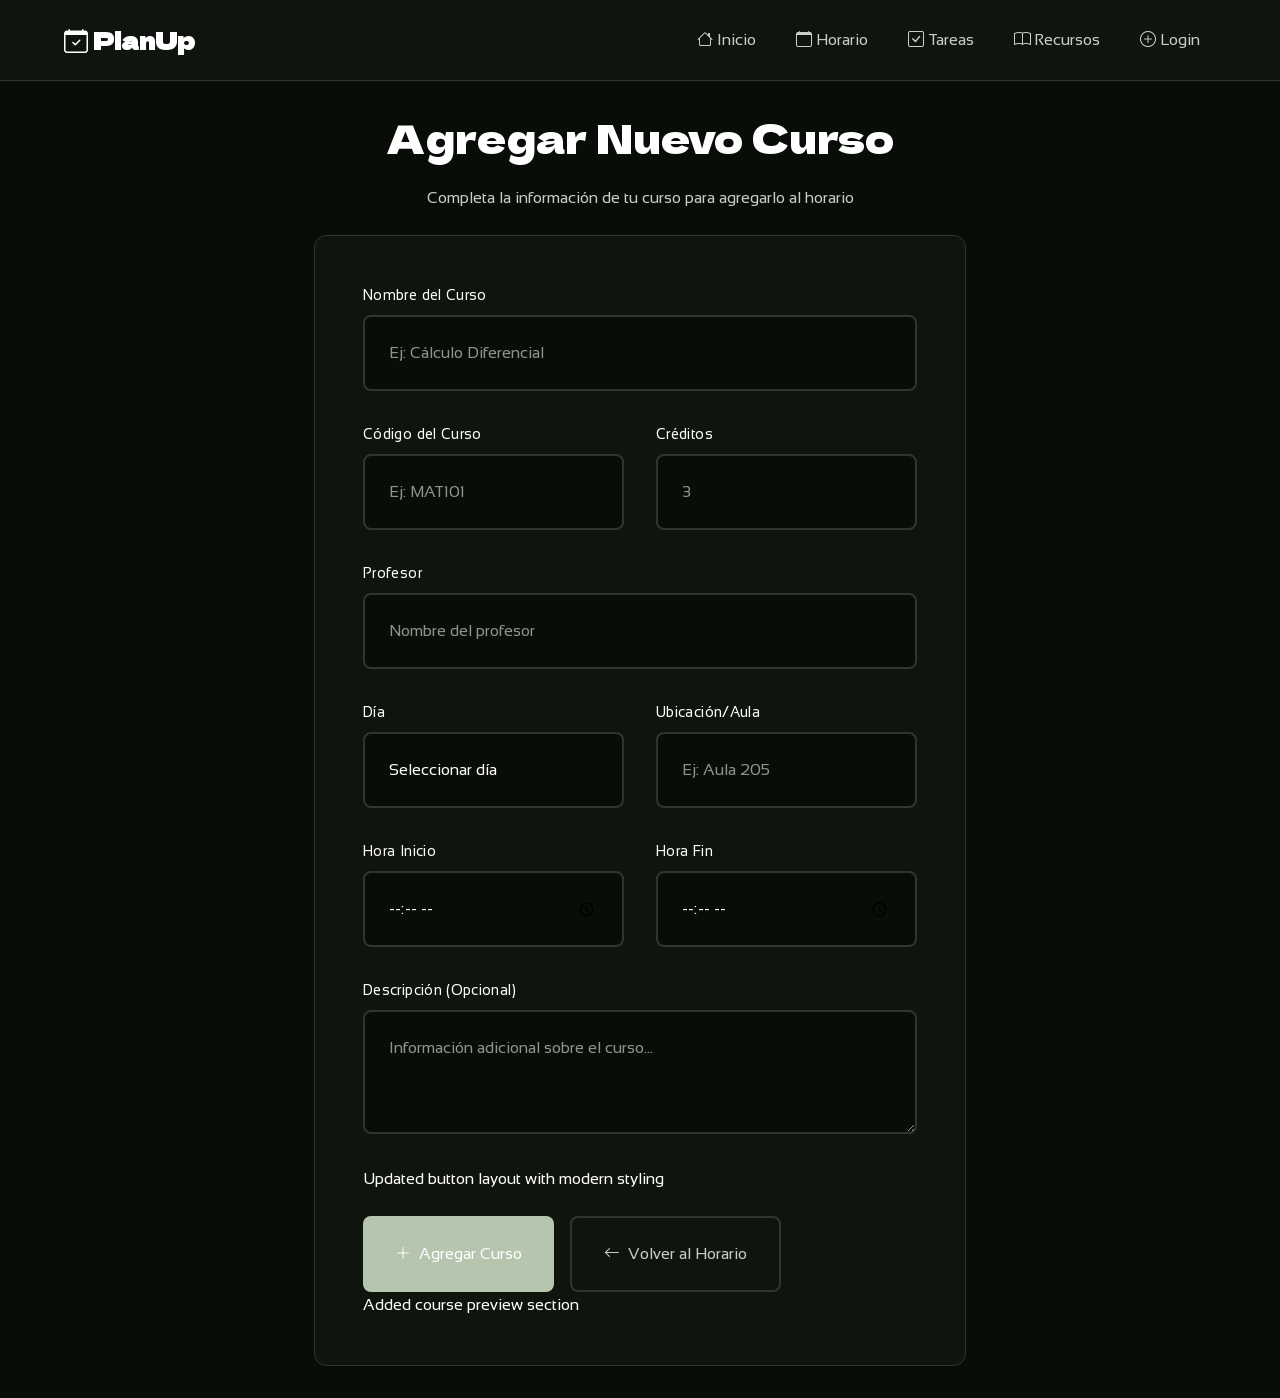
==== add-course.html @ f442dc8e "fisrtttt" ====
<!DOCTYPE html>
<html lang="es">
  <head>
    <meta charset="UTF-8" />
    <meta name="viewport" content="width=device-width, initial-scale=1.0" />
    <title>Agregar Curso - UniSchedule AI</title>
    <meta
      name="description"
      content="Agrega nuevos cursos a tu horario universitario"
    />

    <link
      href="https://cdn.jsdelivr.net/npm/bootstrap@5.0.2/dist/css/bootstrap.min.css"
      rel="stylesheet"
      integrity="sha384-EVSTQN3/azprG1Anm3QDgpJLIm9Nao0Yz1ztcQTwFspd3yD65VohhpuuCOmLASjC"
      crossorigin="anonymous"
    />
    <link rel="stylesheet" href="styles/common.css" />
    <link rel="stylesheet" href="styles/add-course.css" />

    <link
      rel="stylesheet"
      href="https://cdn.jsdelivr.net/npm/bootstrap-icons@1.11.1/font/bootstrap-icons.css"
    />
    <meta name="theme-color" content="#6366f1" />
    <link
      rel="icon"
      type="image/svg+xml"
      href="data:image/svg+xml,<svg xmlns='http://www.w3.org/2000/svg' viewBox='0 0 100 100'><text y='.9em' font-size='90'>📅</text></svg>"
    />
  </head>
  <body>
   <div id="navbar"></div>

    <main>
      <div class="add-course-container">
        <div class="container">
          <div class="text-center mb-4">
            <h1>Agregar Nuevo Curso</h1>
            <p class="text-muted">
              Completa la información de tu curso para agregarlo al horario
            </p>
          </div>

          <div class="form-card">
            <form id="add-course-form">
              <div class="form-group">
                <label for="course-name" class="form-label"
                  >Nombre del Curso</label
                >
                <input
                  type="text"
                  class="form-control"
                  id="course-name"
                  placeholder="Ej: Cálculo Diferencial"
                  required
                />
              </div>

              <div class="form-row">
                <div class="form-group">
                  <label for="course-code" class="form-label"
                    >Código del Curso</label
                  >
                  <input
                    type="text"
                    class="form-control"
                    id="course-code"
                    placeholder="Ej: MAT101"
                    required
                  />
                </div>
                <div class="form-group">
                  <label for="credits" class="form-label">Créditos</label>
                  <input
                    type="number"
                    class="form-control"
                    id="credits"
                    min="1"
                    max="10"
                    placeholder="3"
                  />
                </div>
              </div>

              <div class="form-group">
                <label for="professor" class="form-label">Profesor</label>
                <input
                  type="text"
                  class="form-control"
                  id="professor"
                  placeholder="Nombre del profesor"
                />
              </div>

              <div class="form-row">
                <div class="form-group">
                  <label for="day" class="form-label">Día</label>
                  <select class="form-control" id="day" required>
                    <option value="">Seleccionar día</option>
                    <option value="monday">Lunes</option>
                    <option value="tuesday">Martes</option>
                    <option value="wednesday">Miércoles</option>
                    <option value="thursday">Jueves</option>
                    <option value="friday">Viernes</option>
                    <option value="saturday">Sábado</option>
                  </select>
                </div>
                <div class="form-group">
                  <label for="location" class="form-label"
                    >Ubicación/Aula</label
                  >
                  <input
                    type="text"
                    class="form-control"
                    id="location"
                    placeholder="Ej: Aula 205"
                  />
                </div>
              </div>

              <div class="form-row">
                <div class="form-group">
                  <label for="start-time" class="form-label">Hora Inicio</label>
                  <input
                    type="time"
                    class="form-control"
                    id="start-time"
                    required
                  />
                </div>
                <div class="form-group">
                  <label for="end-time" class="form-label">Hora Fin</label>
                  <input
                    type="time"
                    class="form-control"
                    id="end-time"
                    required
                  />
                </div>
              </div>

              <div class="form-group">
                <label for="description" class="form-label"
                  >Descripción (Opcional)</label
                >
                <textarea
                  class="form-control"
                  id="description"
                  rows="3"
                  placeholder="Información adicional sobre el curso..."
                ></textarea>
              </div>

              Updated button layout with modern styling
              <div class="d-flex gap-3 mt-4">
                <button type="submit" class="btn btn-primary">
                  <i class="bi bi-plus-lg me-2"></i>
                  Agregar Curso
                </button>
                <a href="schedule.html" class="btn btn-secondary">
                  <i class="bi bi-arrow-left me-2"></i>
                  Volver al Horario
                </a>
              </div>
            </form>

            Added course preview section
            <div
              class="course-preview"
              id="course-preview"
              style="display: none"
            >
              <h5><i class="bi bi-eye me-2"></i>Vista Previa</h5>
              <div id="preview-content">
                Preview content will be populated by JavaScript
              </div>
            </div>
          </div>
        </div>
      </div>
    </main>

     <script
      src="https://cdn.jsdelivr.net/npm/bootstrap@5.0.2/dist/js/bootstrap.bundle.min.js"
      integrity="sha384-MrcW6ZMFYlzcLA8Nl+NtUVF0sA7MsXsP1UyJoMp4YLEuNSfAP+JcXn/tWtIaxVXM"
      crossorigin="anonymous"
    ></script>
    <script src="script.js"></script>
  </body>
</html>
---- styles/common.css ----
/* Common styles for all pages - Dark Monochromatic Theme */
@import url('https://fonts.googleapis.com/css2?family=Bebas+Neue&family=Dela+Gothic+One&family=Quicksand:wght@300..700&family=Sansation:ital,wght@0,300;0,400;0,700;1,300;1,400;1,700&display=swap');
:root {
  /* Monochromatic color palette - max 5 colors */
  --color-primary: #b6c6ae; /* Single accent color */
  --color-bg-primary: #090d07; /* Deep black */
  --color-bg-secondary: #10140e; /* Dark gray */
  --color-bg-tertiary: #2a2a2a; /* Medium gray */
  --color-text-primary: #ffffff; /* Pure white */
  --color-text-secondary: #cccccc; /* Light gray */
  --color-border: #333333; /* Border gray */

  /* Typography - limited to 2 font families */
  --font-primary: "Sansation", -apple-system, BlinkMacSystemFont, sans-serif;
  --font-mono: "JetBrains Mono", "Fira Code", monospace;

  /* Spacing system for whitespace */
  --space-xs: 0.5rem;
  --space-sm: 1rem;
  --space-md: 1.5rem;
  --space-lg: 2rem;
  --space-xl: 3rem;
  --space-2xl: 4rem;

  /* Border radius */
  --radius-sm: 0.375rem;
  --radius-md: 0.5rem;
  --radius-lg: 0.75rem;
}

* {
  margin: 0;
  padding: 0;
  box-sizing: border-box;
}

body {
  font-family: var(--font-primary);
  background-color: var(--color-bg-primary);
  color: var(--color-text-primary);
  line-height: 1.6;
  font-size: 16px;
  overflow-x: hidden;
}

/* Typography hierarchy */
h1,
h2,
h3,
h4,
h5,
h6 {
  font-weight: 500;
  line-height: 1.2;
font-family: "Dela Gothic One", sans-serif;
  margin-bottom: var(--space-sm);
  color: var(--color-text-primary);
}

h1 {
  font-size: 2.5rem;
  margin-bottom: var(--space-md);
}
h2 {
  font-size: 2rem;
  margin-bottom: var(--space-md);
}
h3 {
  font-size: 1.5rem;
}
h4 {
  font-size: 1.25rem;
}

p {
  margin-bottom: var(--space-sm);
  color: var(--color-text-secondary);
  line-height: 1.6;
}

/* NAVBAR */
.navbar {
  background-color: var(--color-bg-secondary) !important;
  border-bottom: 1px solid var(--color-border);
  backdrop-filter: blur(20px);
  padding: var(--space-sm) 0;
}

.navbar-brand {
  font-size: 1.5rem;
  font-weight: 700;
  color: var(--color-text-primary) !important;
  text-decoration: none;
  transition: color 0.2s ease;
  font-family: "Dela Gothic One", sans-serif;
}

.navbar-brand:hover {
  color: var(--color-primary) !important;
}

.navbar-nav {
  display: flex;
  gap: var(--space-xs);
}

.nav-link {
  color: var(--color-text-secondary) !important;
  font-weight: 500;
  padding: var(--space-xs) var(--space-sm) !important;
  border-radius: var(--radius-md);
  transition: all 0.2s ease;
}

.nav-link:hover,
.nav-link.active {
  color: var(--color-primary) !important;
  background-color: rgba(99, 102, 241, 0.1);
}

/* Botón hamburguesa */
.navbar-toggler {
  border: none;
  color: var(--color-text-primary);
  font-size: 1.5rem;
}


/* Buttons */
.btn {
  font-weight: 500;
  border-radius: var(--radius-md);
  padding: var(--space-xs) var(--space-md);
  transition: all 0.2s ease;
  border: none;
  font-family: var(--font-primary);
}

.btn-primary {
  background-color: var(--color-primary);
  color: white;
}

.btn-primary:hover {
  background-color: #5855eb;
  transform: translateY(-1px);
}

.btn-outline-primary {
  border: 1px solid var(--color-primary);
  color: var(--color-primary);
  background-color: transparent;
}

.btn-outline-primary:hover {
  background-color: var(--color-primary);
  color: white;
}

.btn-secondary {
  background-color: var(--color-bg-tertiary);
  color: var(--color-text-primary);
  border: 1px solid var(--color-border);
}

.btn-secondary:hover {
  background-color: var(--color-border);
}

/* Cards */
.card {
  background-color: var(--color-bg-secondary);
  border: 1px solid var(--color-border);
  border-radius: var(--radius-lg);
  padding: var(--space-lg);
  margin-bottom: var(--space-md);
  transition: all 0.2s ease;
}

.card:hover {
  border-color: var(--color-primary);
  transform: translateY(-2px);
}

.card-header {
  background-color: transparent;
  border-bottom: 1px solid var(--color-border);
  padding-bottom: var(--space-sm);
  margin-bottom: var(--space-sm);
}

/* Forms */
.form-control {
  background-color: var(--color-bg-tertiary);
  border: 1px solid var(--color-border);
  color: var(--color-text-primary);
  border-radius: var(--radius-md);
  padding: var(--space-xs) var(--space-sm);
  transition: all 0.2s ease;
}

.form-control:focus {
  background-color: var(--color-bg-tertiary);
  border-color: var(--color-primary);
  box-shadow: 0 0 0 3px rgba(99, 102, 241, 0.1);
  color: var(--color-text-primary);
}

.form-control::placeholder {
  color: var(--color-text-secondary);
}

.form-label {
  color: var(--color-text-primary);
  font-weight: 500;
  margin-bottom: var(--space-xs);
}

/* Tables */
.table {
  color: var(--color-text-primary);
  background-color: transparent;
}

.table th {
  border-color: var(--color-border);
  color: var(--color-text-primary);
  font-weight: 600;
  padding: var(--space-sm);
}

.table td {
  border-color: var(--color-border);
  padding: var(--space-sm);
}

.table-dark {
  background-color: var(--color-bg-secondary);
}

/* Utilities */
.container {
  max-width: 1200px;
  margin: 0 auto;
  padding: 0 var(--space-md);
}

.text-center {
  text-align: center;
}
.text-muted {
  color: var(--color-text-secondary) !important;
}
.text-primary {
  color: var(--color-primary) !important;
}

.mb-0 {
  margin-bottom: 0;
}
.mb-1 {
  margin-bottom: var(--space-xs);
}
.mb-2 {
  margin-bottom: var(--space-sm);
}
.mb-3 {
  margin-bottom: var(--space-md);
}
.mb-4 {
  margin-bottom: var(--space-lg);
}
.mb-5 {
  margin-bottom: var(--space-xl);
}

.mt-0 {
  margin-top: 0;
}
.mt-1 {
  margin-top: var(--space-xs);
}
.mt-2 {
  margin-top: var(--space-sm);
}
.mt-3 {
  margin-top: var(--space-md);
}
.mt-4 {
  margin-top: var(--space-lg);
}
.mt-5 {
  margin-top: var(--space-xl);
}

.py-5 {
  padding: var(--space-xl) 0;
}
.py-4 {
  padding: var(--space-lg) 0;
}
.py-3 {
  padding: var(--space-md) 0;
}

/* Responsive */
@media (max-width: 768px) {
  .navbar-container {
    padding: 0 var(--space-sm);
  }

  h1 {
    font-size: 2rem;
  }
  h2 {
    font-size: 1.75rem;
  }

  .card {
    padding: var(--space-md);
  }

  .navbar-toggler {
    display: block;
  }

  .navbar-collapse {
    display: none;
    position: absolute;
    top: 100%;
    left: 0;
    right: 0;
    background-color: var(--color-bg-secondary);
    border-top: 1px solid var(--color-border);
    padding: var(--space-md);
    z-index: 1000;
  }

  .navbar-collapse.show {
    display: block;
  }

  .navbar-nav {
    flex-direction: column;
    gap: var(--space-xs);
  }

  .navbar-nav .nav-link {
    padding: var(--space-sm) !important;
    border-radius: var(--radius-md);
  }
}
---- styles/add-course.css ----
.add-course-container {
  padding: var(--space-lg) 0;
  max-width: 700px;
  margin: 0 auto;
}

.form-card {
  background-color: var(--color-bg-secondary);
  border: 1px solid var(--color-border);
  border-radius: var(--radius-lg);
  padding: var(--space-xl);
  box-shadow: 0 4px 20px rgba(0, 0, 0, 0.15);
}

.form-group {
  margin-bottom: var(--space-lg);
}

.form-label {
  display: block;
  font-weight: 500;
  color: var(--color-text-primary);
  margin-bottom: var(--space-xs);
  font-size: 0.9rem;
  letter-spacing: 0.025em;
}

.form-control {
  width: 100%;
  padding: var(--space-md);
  background-color: var(--color-bg-primary);
  border: 2px solid var(--color-border);
  border-radius: var(--radius-md);
  color: var(--color-text-primary);
  font-size: 1rem;
  transition: all 0.2s ease;
  outline: none;
}

.form-control:focus {
  border-color: var(--color-primary);
  box-shadow: 0 0 0 3px rgba(99, 102, 241, 0.1);
  background-color: var(--color-bg-secondary);
}

.form-control::placeholder {
  color: var(--color-text-secondary);
  opacity: 0.7;
}

select.form-control {
  cursor: pointer;
}

textarea.form-control {
  resize: vertical;
  min-height: 100px;
}

.form-row {
  display: grid;
  grid-template-columns: 1fr 1fr;
  gap: var(--space-lg);
}

.btn {
  padding: var(--space-md) var(--space-lg);
  border-radius: var(--radius-md);
  font-weight: 500;
  text-decoration: none;
  display: inline-flex;
  align-items: center;
  justify-content: center;
  transition: all 0.2s ease;
  border: none;
  cursor: pointer;
  font-size: 1rem;
}

.btn-primary {
  background-color: var(--color-primary);
  color: white;
}

.btn-primary:hover {
  background-color: var(--color-primary-hover);
  transform: translateY(-1px);
}

.btn-secondary {
  background-color: transparent;
  color: var(--color-text-secondary);
  border: 2px solid var(--color-border);
}

.btn-secondary:hover {
  background-color: var(--color-bg-secondary);
  color: var(--color-text-primary);
  border-color: var(--color-text-secondary);
}

.d-flex {
  display: flex;
}

.gap-3 {
  gap: var(--space-md);
}

.mt-4 {
  margin-top: var(--space-lg);
}

.course-preview {
  background-color: var(--color-bg-tertiary);
  border: 1px solid var(--color-border);
  border-radius: var(--radius-md);
  padding: var(--space-lg);
  margin-top: var(--space-lg);
}

.course-preview h5 {
  color: var(--color-primary);
  margin-bottom: var(--space-sm);
  font-weight: 600;
}

@media (max-width: 768px) {
  .form-row {
    grid-template-columns: 1fr;
    gap: var(--space-md);
  }

  .form-card {
    padding: var(--space-lg);
  }

  .add-course-container {
    max-width: 100%;
    padding: var(--space-md);
  }

  .d-flex {
    flex-direction: column;
  }

  .btn {
    width: 100%;
  }
}
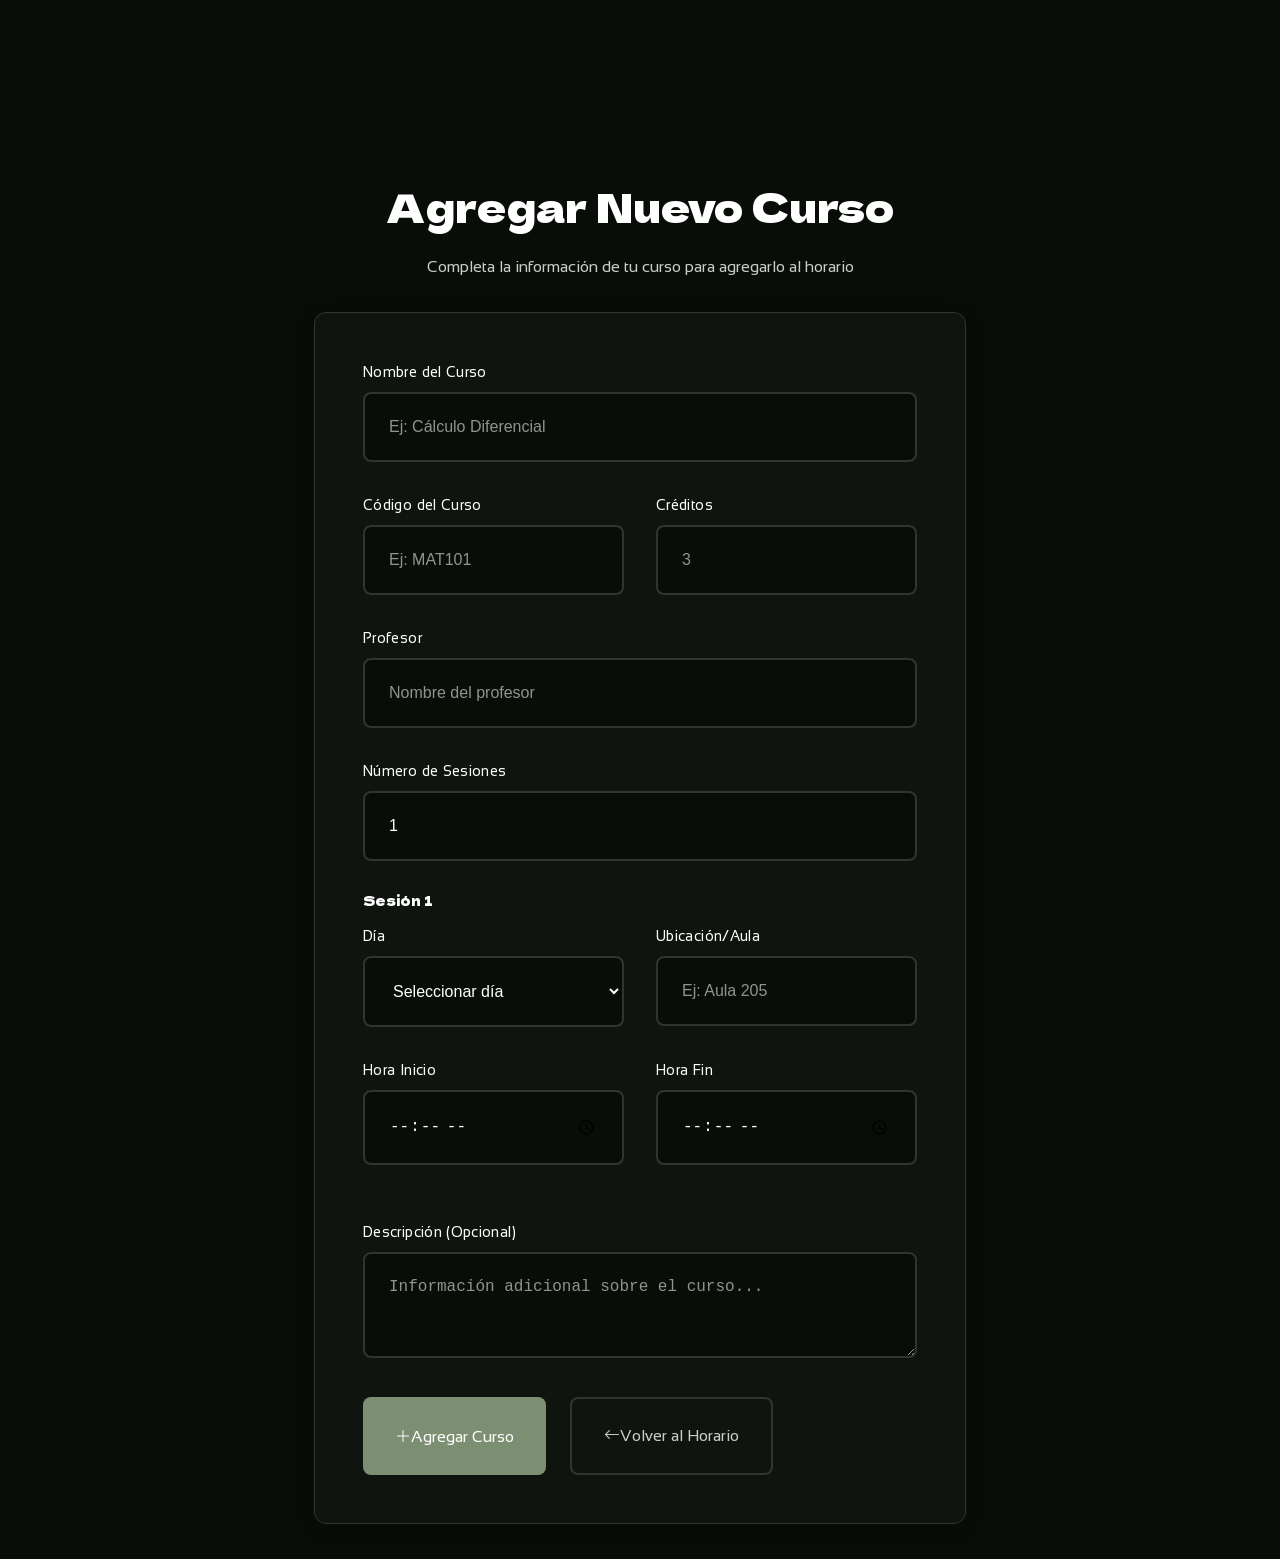
==== commit b5e8104a: "finish" ====
--- a/add-course.html
+++ b/add-course.html
@@ -1,191 +1,158 @@
+
 <!DOCTYPE html>
 <html lang="es">
-  <head>
-    <meta charset="UTF-8" />
-    <meta name="viewport" content="width=device-width, initial-scale=1.0" />
+
+<head>
+    <meta charset="UTF-8">
+    <meta name="viewport" content="width=device-width, initial-scale=1.0">
     <title>Agregar Curso - UniSchedule AI</title>
-    <meta
-      name="description"
-      content="Agrega nuevos cursos a tu horario universitario"
-    />
+    <meta name="description" content="Agrega nuevos cursos a tu horario universitario">
 
-    <link
-      href="https://cdn.jsdelivr.net/npm/bootstrap@5.0.2/dist/css/bootstrap.min.css"
-      rel="stylesheet"
-      integrity="sha384-EVSTQN3/azprG1Anm3QDgpJLIm9Nao0Yz1ztcQTwFspd3yD65VohhpuuCOmLASjC"
-      crossorigin="anonymous"
-    />
-    <link rel="stylesheet" href="styles/common.css" />
-    <link rel="stylesheet" href="styles/add-course.css" />
+    <link rel="stylesheet" href="styles/common.css">
+    <link rel="stylesheet" href="styles/add-course.css">
 
-    <link
-      rel="stylesheet"
-      href="https://cdn.jsdelivr.net/npm/bootstrap-icons@1.11.1/font/bootstrap-icons.css"
-    />
-    <meta name="theme-color" content="#6366f1" />
-    <link
-      rel="icon"
-      type="image/svg+xml"
-      href="data:image/svg+xml,<svg xmlns='http://www.w3.org/2000/svg' viewBox='0 0 100 100'><text y='.9em' font-size='90'>📅</text></svg>"
-    />
-  </head>
-  <body>
-   <div id="navbar"></div>
+    <link rel="stylesheet" href="https://cdn.jsdelivr.net/npm/bootstrap-icons@1.11.1/font/bootstrap-icons.css">
+    <meta name="theme-color" content="#6366f1">
+    <link rel="icon" type="image/svg+xml"
+        href="data:image/svg+xml,<svg xmlns='http://www.w3.org/2000/svg' viewBox='0 0 100 100'><text y='.9em' font-size='90'>📅</text></svg>">
+</head>
+
+<body>
+
+  <div id="nav"></div>
+
 
     <main>
-      <div class="add-course-container">
-        <div class="container">
-          <div class="text-center mb-4">
-            <h1>Agregar Nuevo Curso</h1>
-            <p class="text-muted">
-              Completa la información de tu curso para agregarlo al horario
-            </p>
-          </div>
 
-          <div class="form-card">
-            <form id="add-course-form">
-              <div class="form-group">
-                <label for="course-name" class="form-label"
-                  >Nombre del Curso</label
-                >
-                <input
-                  type="text"
-                  class="form-control"
-                  id="course-name"
-                  placeholder="Ej: Cálculo Diferencial"
-                  required
-                />
-              </div>
+        <div class="add-course-container">
+            <div class="container">
+                <div class="text-center mb-4">
+                    <h1>Agregar Nuevo Curso</h1>
+                    <p class="text-muted">Completa la información de tu curso para agregarlo al horario</p>
+                </div>
 
-              <div class="form-row">
-                <div class="form-group">
-                  <label for="course-code" class="form-label"
-                    >Código del Curso</label
-                  >
-                  <input
-                    type="text"
-                    class="form-control"
-                    id="course-code"
-                    placeholder="Ej: MAT101"
-                    required
-                  />
+                <div class="form-card">
+                    <form id="add-course-form">
+                        <div class="form-group">
+                            <label for="course-name" class="form-label">Nombre del Curso</label>
+                            <input type="text" class="form-control" id="course-name"
+                                placeholder="Ej: Cálculo Diferencial" required>
+                        </div>
+
+                        <div class="form-row">
+                            <div class="form-group">
+                                <label for="course-code" class="form-label">Código del Curso</label>
+                                <input type="text" class="form-control" id="course-code" placeholder="Ej: MAT101"
+                                    required>
+                            </div>
+                            <div class="form-group">
+                                <label for="credits" class="form-label">Créditos</label>
+                                <input type="number" class="form-control" id="credits" min="1" max="10" placeholder="3">
+                            </div>
+                        </div>
+
+                        <div class="form-group">
+                            <label for="professor" class="form-label">Profesor</label>
+                            <input type="text" class="form-control" id="professor" placeholder="Nombre del profesor">
+                        </div>
+
+                        <!-- Campo para número de sesiones -->
+                        <div class="form-group">
+                            <label for="sessions-count" class="form-label">Número de Sesiones</label>
+                            <input type="number" class="form-control" id="sessions-count" min="1" max="4" value="1"
+                                required>
+                        </div>
+
+                        <!-- Contenedor dinámico -->
+                        <div id="sessions-container"></div>
+
+
+                        <div class="form-group">
+                            <label for="description" class="form-label">Descripción (Opcional)</label>
+                            <textarea class="form-control" id="description" rows="3"
+                                placeholder="Información adicional sobre el curso..."></textarea>
+                        </div>
+
+                        <div class="d-flex gap-3 mt-4">
+                            <button type="submit" class="btn btn-primary">
+                                <i class="bi bi-plus-lg me-2"></i>
+                                Agregar Curso
+                            </button>
+                            <a href="schedule.html" class="btn btn-secondary">
+                                <i class="bi bi-arrow-left me-2"></i>
+                                Volver al Horario
+                            </a>
+                        </div>
+                    </form>
+
+
+                    <div class="course-preview" id="course-preview" style="display: none;">
+                        <h5><i class="bi bi-eye me-2"></i>Vista Previa</h5>
+                        <div id="preview-content"></div>
+                    </div>
                 </div>
-                <div class="form-group">
-                  <label for="credits" class="form-label">Créditos</label>
-                  <input
-                    type="number"
-                    class="form-control"
-                    id="credits"
-                    min="1"
-                    max="10"
-                    placeholder="3"
-                  />
-                </div>
-              </div>
-
-              <div class="form-group">
-                <label for="professor" class="form-label">Profesor</label>
-                <input
-                  type="text"
-                  class="form-control"
-                  id="professor"
-                  placeholder="Nombre del profesor"
-                />
-              </div>
-
-              <div class="form-row">
-                <div class="form-group">
-                  <label for="day" class="form-label">Día</label>
-                  <select class="form-control" id="day" required>
-                    <option value="">Seleccionar día</option>
-                    <option value="monday">Lunes</option>
-                    <option value="tuesday">Martes</option>
-                    <option value="wednesday">Miércoles</option>
-                    <option value="thursday">Jueves</option>
-                    <option value="friday">Viernes</option>
-                    <option value="saturday">Sábado</option>
-                  </select>
-                </div>
-                <div class="form-group">
-                  <label for="location" class="form-label"
-                    >Ubicación/Aula</label
-                  >
-                  <input
-                    type="text"
-                    class="form-control"
-                    id="location"
-                    placeholder="Ej: Aula 205"
-                  />
-                </div>
-              </div>
-
-              <div class="form-row">
-                <div class="form-group">
-                  <label for="start-time" class="form-label">Hora Inicio</label>
-                  <input
-                    type="time"
-                    class="form-control"
-                    id="start-time"
-                    required
-                  />
-                </div>
-                <div class="form-group">
-                  <label for="end-time" class="form-label">Hora Fin</label>
-                  <input
-                    type="time"
-                    class="form-control"
-                    id="end-time"
-                    required
-                  />
-                </div>
-              </div>
-
-              <div class="form-group">
-                <label for="description" class="form-label"
-                  >Descripción (Opcional)</label
-                >
-                <textarea
-                  class="form-control"
-                  id="description"
-                  rows="3"
-                  placeholder="Información adicional sobre el curso..."
-                ></textarea>
-              </div>
-
-              Updated button layout with modern styling
-              <div class="d-flex gap-3 mt-4">
-                <button type="submit" class="btn btn-primary">
-                  <i class="bi bi-plus-lg me-2"></i>
-                  Agregar Curso
-                </button>
-                <a href="schedule.html" class="btn btn-secondary">
-                  <i class="bi bi-arrow-left me-2"></i>
-                  Volver al Horario
-                </a>
-              </div>
-            </form>
-
-            Added course preview section
-            <div
-              class="course-preview"
-              id="course-preview"
-              style="display: none"
-            >
-              <h5><i class="bi bi-eye me-2"></i>Vista Previa</h5>
-              <div id="preview-content">
-                Preview content will be populated by JavaScript
-              </div>
             </div>
-          </div>
         </div>
-      </div>
     </main>
 
-     <script
+    <script>
+        const sessionsInput = document.getElementById("sessions-count");
+        const sessionsContainer = document.getElementById("sessions-container");
+
+        function renderSessions() {
+            const count = parseInt(sessionsInput.value);
+            sessionsContainer.innerHTML = ""; // limpia antes de volver a renderizar
+
+            for (let i = 1; i <= count; i++) {
+                const sessionHTML = `
+            <div class="session-block mb-3 p-3 border rounded">
+                <h5>Sesión ${i}</h5>
+                <div class="form-row">
+                    <div class="form-group">
+                        <label class="form-label">Día</label>
+                        <select class="form-control" name="day-${i}" required>
+                            <option value="">Seleccionar día</option>
+                            <option value="monday">Lunes</option>
+                            <option value="tuesday">Martes</option>
+                            <option value="wednesday">Miércoles</option>
+                            <option value="thursday">Jueves</option>
+                            <option value="friday">Viernes</option>
+                            <option value="saturday">Sábado</option>
+                        </select>
+                    </div>
+                    <div class="form-group">
+                        <label class="form-label">Ubicación/Aula</label>
+                        <input type="text" class="form-control" name="location-${i}" placeholder="Ej: Aula 205">
+                    </div>
+                </div>
+                <div class="form-row">
+                    <div class="form-group">
+                        <label class="form-label">Hora Inicio</label>
+                        <input type="time" class="form-control" name="start-time-${i}" required>
+                    </div>
+                    <div class="form-group">
+                        <label class="form-label">Hora Fin</label>
+                        <input type="time" class="form-control" name="end-time-${i}" required>
+                    </div>
+                </div>
+            </div>
+            `;
+                sessionsContainer.insertAdjacentHTML("beforeend", sessionHTML);
+            }
+        }
+
+        // render inicial
+        renderSessions();
+
+        // cuando cambia el número de sesiones
+        sessionsInput.addEventListener("input", renderSessions);
+    </script>
+    <script
       src="https://cdn.jsdelivr.net/npm/bootstrap@5.0.2/dist/js/bootstrap.bundle.min.js"
       integrity="sha384-MrcW6ZMFYlzcLA8Nl+NtUVF0sA7MsXsP1UyJoMp4YLEuNSfAP+JcXn/tWtIaxVXM"
       crossorigin="anonymous"
     ></script>
     <script src="script.js"></script>
-  </body>
-</html>
+</body>
+
+</html>
--- a/styles/common.css
+++ b/styles/common.css
@@ -1,8 +1,8 @@
 /* Common styles for all pages - Dark Monochromatic Theme */
-@import url('https://fonts.googleapis.com/css2?family=Bebas+Neue&family=Dela+Gothic+One&family=Quicksand:wght@300..700&family=Sansation:ital,wght@0,300;0,400;0,700;1,300;1,400;1,700&display=swap');
+@import url("https://fonts.googleapis.com/css2?family=Bebas+Neue&family=Dela+Gothic+One&family=Quicksand:wght@300..700&family=Sansation:ital,wght@0,300;0,400;0,700;1,300;1,400;1,700&display=swap");
 :root {
   /* Monochromatic color palette - max 5 colors */
-  --color-primary: #b6c6ae; /* Single accent color */
+  --color-primary: #7d8f73; /* Single accent color */
   --color-bg-primary: #090d07; /* Deep black */
   --color-bg-secondary: #10140e; /* Dark gray */
   --color-bg-tertiary: #2a2a2a; /* Medium gray */
@@ -41,6 +41,9 @@
   line-height: 1.6;
   font-size: 16px;
   overflow-x: hidden;
+
+  padding: 0 15px;
+  padding-top: 150px;
 }
 
 /* Typography hierarchy */
@@ -52,7 +55,7 @@
 h6 {
   font-weight: 500;
   line-height: 1.2;
-font-family: "Dela Gothic One", sans-serif;
+  font-family: "Dela Gothic One", sans-serif;
   margin-bottom: var(--space-sm);
   color: var(--color-text-primary);
 }
@@ -80,15 +83,21 @@
 
 /* NAVBAR */
 .navbar {
+  position: fixed;
+  top: 0;
+  left: 0;
+  right: 0;
+  z-index: 1030; /* Asegura que esté por encima de otros elementos */
   background-color: var(--color-bg-secondary) !important;
   border-bottom: 1px solid var(--color-border);
   backdrop-filter: blur(20px);
   padding: var(--space-sm) 0;
+  transition: transform 0.3s ease-in-out;
 }
 
 .navbar-brand {
-  font-size: 1.5rem;
-  font-weight: 700;
+  font-size: 1.4rem;
+  font-weight: 500;
   color: var(--color-text-primary) !important;
   text-decoration: none;
   transition: color 0.2s ease;
@@ -107,9 +116,12 @@
 .nav-link {
   color: var(--color-text-secondary) !important;
   font-weight: 500;
-  padding: var(--space-xs) var(--space-sm) !important;
-  border-radius: var(--radius-md);
+  border-radius: 30px;
   transition: all 0.2s ease;
+  display: flex;
+  align-items: center; /* ícono + texto alineados */
+  gap: 4px; /* espacio entre ellos */
+  font-size: 0.95rem; /* texto un poco más compacto */
 }
 
 .nav-link:hover,
@@ -124,7 +136,6 @@
   color: var(--color-text-primary);
   font-size: 1.5rem;
 }
-
 
 /* Buttons */
 .btn {
